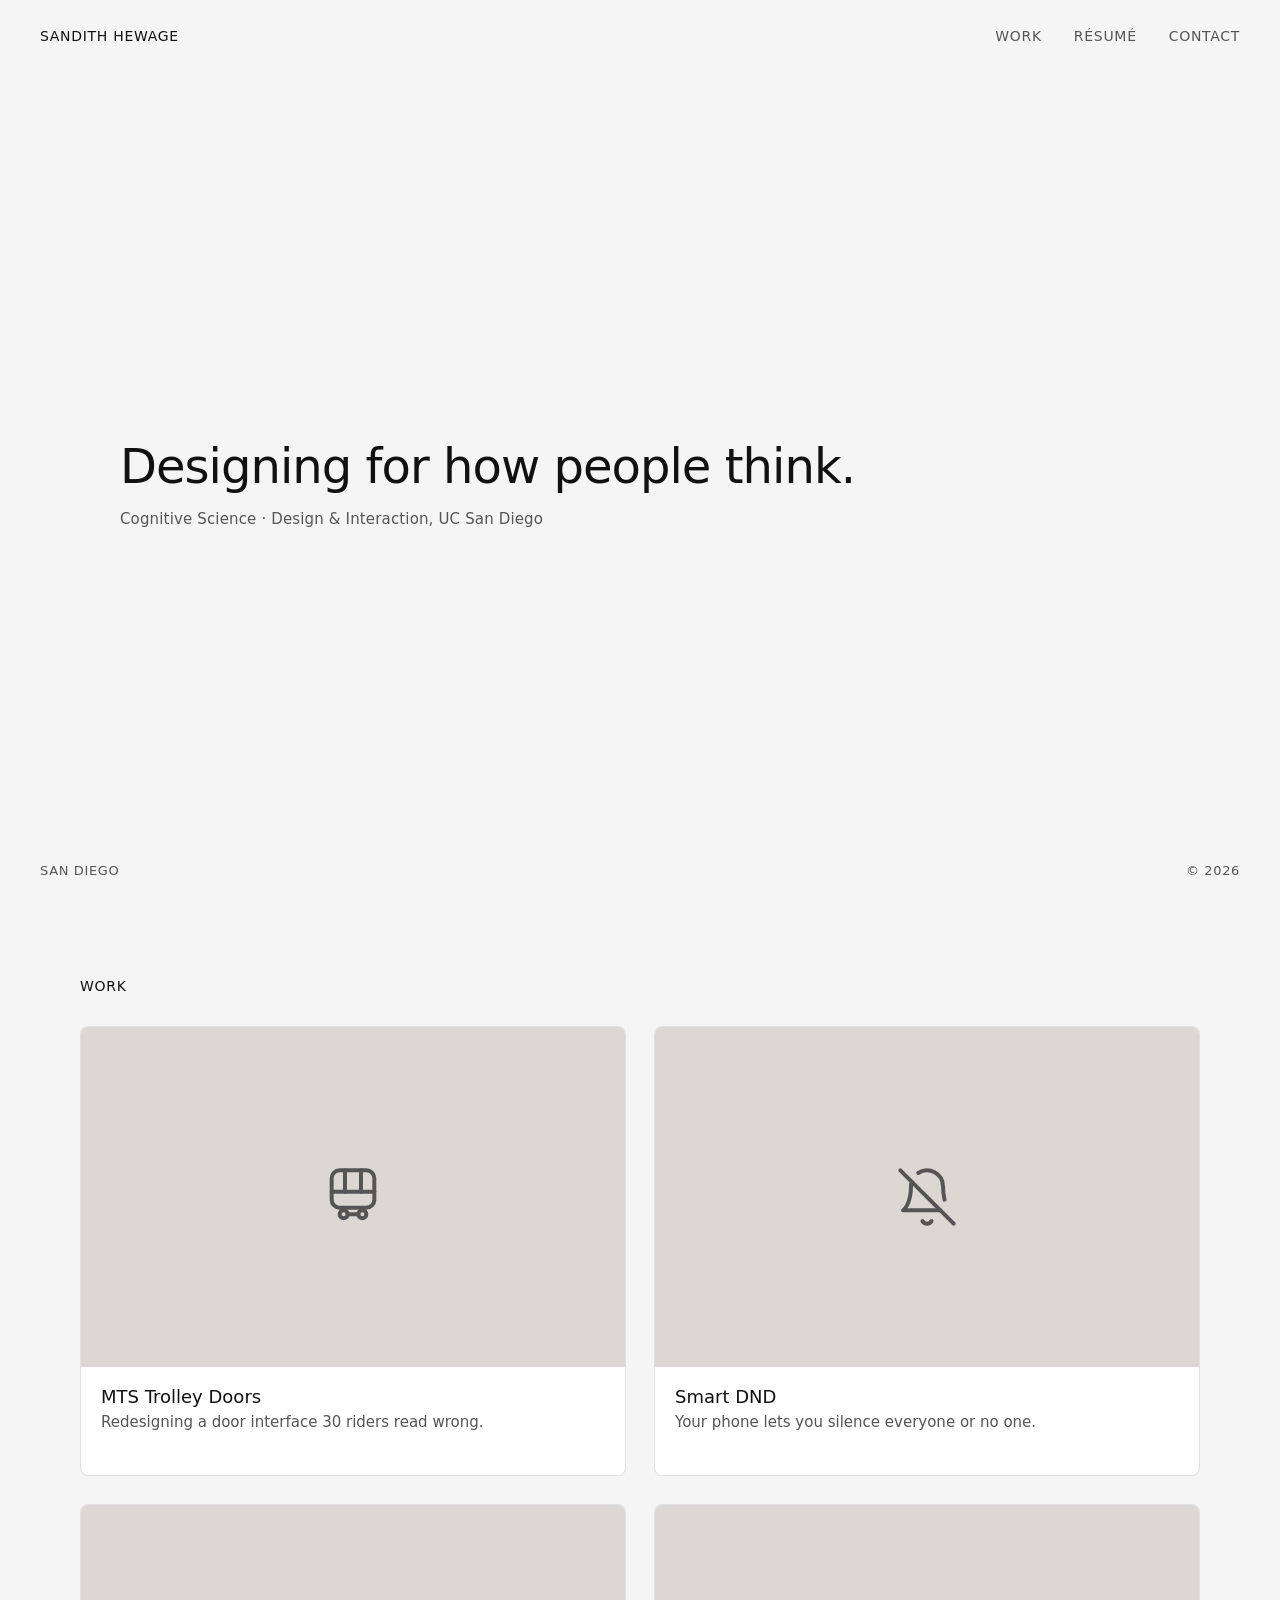
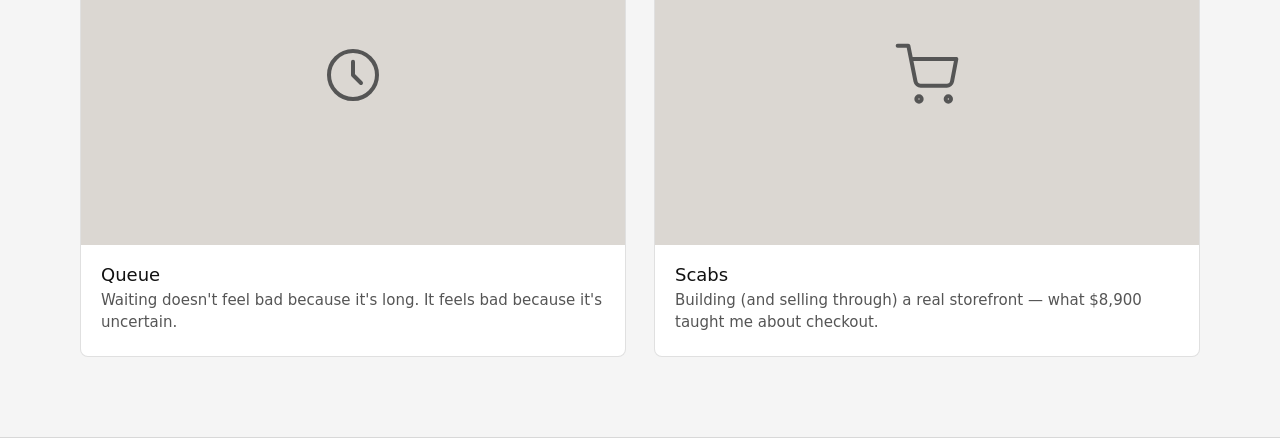
==== index.html @ a4204184 "Initial portfolio site Static HTML/CSS portfolio for Sandith Hewage with four case study pages (MTS " ====
<!DOCTYPE html>
<html lang="en">
<head>
  <meta charset="UTF-8">
  <meta name="viewport" content="width=device-width, initial-scale=1.0">
  <title>Sandith Hewage</title>
  <link rel="icon" type="image/svg+xml" href="favicon.svg">
  <link rel="stylesheet" href="style.css">
  <script>if ('scrollRestoration' in history) history.scrollRestoration = 'manual';</script>
</head>
<body>
<script>window.scrollTo(0, 0);</script>

  <header class="header">
    <a href="index.html" class="wordmark">Sandith Hewage</a>

    <nav class="nav" aria-label="Main navigation">
      <a href="#work" class="nav-link">Work</a>
      <a href="resume.pdf" target="_blank" rel="noopener" class="nav-link">Résumé</a>
      <button class="nav-link contact-trigger" type="button">Contact</button>
    </nav>

    <button class="hamburger" aria-label="Menu" aria-expanded="false">
      <svg class="icon-menu" width="20" height="20" viewBox="0 0 20 20" fill="none" aria-hidden="true">
        <rect x="0" y="3" width="20" height="2" rx="1" fill="currentColor"/>
        <rect x="0" y="9" width="20" height="2" rx="1" fill="currentColor"/>
        <rect x="0" y="15" width="20" height="2" rx="1" fill="currentColor"/>
      </svg>
      <svg class="icon-close" width="20" height="20" viewBox="0 0 20 20" fill="none" aria-hidden="true">
        <line x1="3" y1="3" x2="17" y2="17" stroke="currentColor" stroke-width="2" stroke-linecap="round"/>
        <line x1="17" y1="3" x2="3" y2="17" stroke="currentColor" stroke-width="2" stroke-linecap="round"/>
      </svg>
    </button>
  </header>

  <nav class="mobile-menu" aria-label="Mobile navigation">
    <a href="#work" class="mobile-menu-link">Work</a>
    <a href="resume.pdf" target="_blank" rel="noopener" class="mobile-menu-link">Résumé</a>
    <button class="mobile-menu-link contact-trigger" type="button">Contact</button>
  </nav>

  <div class="contact-modal" id="contact-modal" role="dialog" aria-modal="true" aria-label="Contact">
    <div class="contact-modal-backdrop"></div>
    <div class="contact-modal-panel">
      <button class="contact-modal-close" aria-label="Close">
        <svg width="16" height="16" viewBox="0 0 16 16" fill="none" aria-hidden="true">
          <line x1="2" y1="2" x2="14" y2="14" stroke="currentColor" stroke-width="1.5" stroke-linecap="round"/>
          <line x1="14" y1="2" x2="2" y2="14" stroke="currentColor" stroke-width="1.5" stroke-linecap="round"/>
        </svg>
      </button>
      <p class="contact-modal-label">Contact</p>
      <div class="contact-modal-links">
        <a href="mailto:sandithxyz@gmail.com" class="contact-modal-link">sandithxyz@gmail.com</a>
        <a href="https://linkedin.com/in/sandithhewage" target="_blank" rel="noopener" class="contact-modal-link">linkedin.com/in/sandithhewage</a>
      </div>
    </div>
  </div>

  <main>

    <section class="hero">

      <div class="container hero-inner">
        <div class="hero-content">
          <h1>Designing for how people think.</h1>
          <p>Cognitive Science · Design &amp; Interaction, UC San Diego</p>
        </div>
      </div>

      <div class="hero-detail">
        <span>San Diego</span>
        <span>© 2026</span>
      </div>

    </section>

    <section class="work" id="work" aria-labelledby="work-heading">
      <div class="container">

        <p class="work-label" id="work-heading">Work</p>

        <div class="grid">

          <a class="card" href="mts.html" aria-label="MTS Trolley Doors">
            <div class="card-image">
              <svg class="card-icon" viewBox="0 0 24 24" fill="none" stroke="currentColor" stroke-width="1.5" stroke-linecap="round" stroke-linejoin="round" aria-hidden="true">
                <rect x="4" y="2" width="16" height="14" rx="3"/>
                <line x1="4" y1="10" x2="20" y2="10"/>
                <line x1="9" y1="2" x2="9" y2="10"/>
                <line x1="15" y1="2" x2="15" y2="10"/>
                <circle cx="8.5" cy="18.5" r="1.5"/>
                <circle cx="15.5" cy="18.5" r="1.5"/>
                <line x1="8.5" y1="16" x2="8.5" y2="17"/>
                <line x1="15.5" y1="16" x2="15.5" y2="17"/>
                <line x1="10" y1="18.5" x2="14" y2="18.5"/>
              </svg>
            </div>
            <div class="card-content">
              <p class="card-title">MTS Trolley Doors</p>
              <p class="card-hook">Redesigning a door interface 30 riders read wrong.</p>
            </div>
          </a>

          <a class="card" href="smart-dnd.html" aria-label="Smart DND">
            <div class="card-image">
              <svg class="card-icon" viewBox="0 0 24 24" fill="none" stroke="currentColor" stroke-width="1.5" stroke-linecap="round" stroke-linejoin="round" aria-hidden="true">
                <path d="M8.7 3A6 6 0 0 1 18 8a21.3 21.3 0 0 0 .6 5"/>
                <path d="M17 17H3s3-2 3-9a4.67 4.67 0 0 1 .3-1.7"/>
                <path d="M10.3 21a1.94 1.94 0 0 0 3.4 0"/>
                <line x1="2" y1="2" x2="22" y2="22"/>
              </svg>
            </div>
            <div class="card-content">
              <p class="card-title">Smart DND</p>
              <p class="card-hook">Your phone lets you silence everyone or no one.</p>
            </div>
          </a>

          <a class="card" href="queue.html" aria-label="Queue">
            <div class="card-image">
              <!-- Clock icon — decorative -->
              <svg class="card-icon" viewBox="0 0 24 24" fill="none" stroke="currentColor" stroke-width="1.5" stroke-linecap="round" stroke-linejoin="round" aria-hidden="true">
                <circle cx="12" cy="12" r="9"/>
                <polyline points="12 7 12 12 15 15"/>
              </svg>
            </div>
            <div class="card-content">
              <p class="card-title">Queue</p>
              <p class="card-hook">Waiting doesn't feel bad because it's long. It feels bad because it's uncertain.</p>
            </div>
          </a>

          <a class="card" href="scabs.html" aria-label="Scabs">
            <div class="card-image">
              <svg class="card-icon" viewBox="0 0 24 24" fill="none" stroke="currentColor" stroke-width="1.5" stroke-linecap="round" stroke-linejoin="round" aria-hidden="true">
                <circle cx="9" cy="21" r="1"/>
                <circle cx="20" cy="21" r="1"/>
                <path d="M1 1h4l2.68 13.39a2 2 0 0 0 2 1.61h9.72a2 2 0 0 0 2-1.61L23 6H6"/>
              </svg>
            </div>
            <div class="card-content">
              <p class="card-title">Scabs</p>
              <p class="card-hook">Building (and selling through) a real storefront — what $8,900 taught me about checkout.</p>
            </div>
          </a>

        </div>
      </div>
    </section>

  </main>

  <script>
    // Hamburger
    const hamburger = document.querySelector('.hamburger');
    const mobileMenu = document.querySelector('.mobile-menu');

    hamburger.addEventListener('click', () => {
      const isOpen = hamburger.classList.toggle('is-open');
      mobileMenu.classList.toggle('is-open');
      hamburger.setAttribute('aria-expanded', isOpen);
      hamburger.setAttribute('aria-label', isOpen ? 'Close menu' : 'Menu');
    });

    mobileMenu.querySelectorAll('a').forEach(link => {
      link.addEventListener('click', () => {
        hamburger.classList.remove('is-open');
        mobileMenu.classList.remove('is-open');
        hamburger.setAttribute('aria-expanded', 'false');
        hamburger.setAttribute('aria-label', 'Menu');
      });
    });

    // Contact modal
    const contactModal = document.getElementById('contact-modal');

    function openContact() {
      hamburger.classList.remove('is-open');
      mobileMenu.classList.remove('is-open');
      hamburger.setAttribute('aria-expanded', 'false');
      hamburger.setAttribute('aria-label', 'Menu');
      contactModal.classList.add('is-open');
    }

    function closeContact() {
      contactModal.classList.remove('is-open');
    }

    document.querySelectorAll('.contact-trigger').forEach(el => {
      el.addEventListener('click', openContact);
    });

    contactModal.querySelector('.contact-modal-close').addEventListener('click', closeContact);
    contactModal.querySelector('.contact-modal-backdrop').addEventListener('click', closeContact);

    document.addEventListener('keydown', e => {
      if (e.key === 'Escape') closeContact();
    });
  </script>
</body>
</html>
---- style.css ----
/* ==========================================================================
   SMOOTH SCROLL — CSS only, reduced-motion safe
   ========================================================================== */

@media (prefers-reduced-motion: no-preference) {
  html { scroll-behavior: smooth; }
}

/* ==========================================================================
   FONTS — place Inter-Variable.woff2 in fonts/ to activate the fallback.
   Helvetica Neue renders natively on macOS without a font load.
   ========================================================================== */

@font-face {
  font-family: "Inter";
  src: url("fonts/Inter-Variable.woff2") format("woff2");
  font-weight: 100 900;
  font-style: normal;
  font-display: swap;
}

/* ==========================================================================
   TOKENS
   ========================================================================== */

:root {
  --paper: #F5F5F5;
  --dust:  #DBD7D2;
  --smoke: #555555;
  --onyx:  #111111;
  --border:       rgba(85, 85, 85, 0.18);
  --border-hover: rgba(85, 85, 85, 0.30);
}

/* ==========================================================================
   RESET
   ========================================================================== */

*, *::before, *::after {
  box-sizing: border-box;
  margin: 0;
  padding: 0;
}

/* ==========================================================================
   BASE
   ========================================================================== */

body {
  font-family: "Helvetica Neue", "Inter", system-ui, -apple-system, sans-serif;
  background: var(--paper);
  color: var(--onyx);
  -webkit-font-smoothing: antialiased;
  -moz-osx-font-smoothing: grayscale;
}

/* ==========================================================================
   CONTAINER — constrains the headline and work grid; not used by header
   or hero-detail
   ========================================================================== */

.container {
  max-width: 1200px;
  margin: 0 auto;
  padding: 0 24px;
}

/* ==========================================================================
   HEADER — full viewport width, no inner container
   Wordmark at left edge, nav at right edge, both 24px from viewport.
   ========================================================================== */

.header {
  display: flex;
  justify-content: space-between;
  align-items: center;
  padding: 20px 24px;
}

.wordmark {
  font-size: 13px;
  font-weight: 500;
  color: var(--onyx);
  letter-spacing: 0.05em;
  text-transform: uppercase;
  line-height: 1;
}

/* Nav — hidden on mobile, shown at 768px */
.nav {
  display: none;
  align-items: center;
  gap: 32px;
  list-style: none;
}

.nav-link {
  font-size: 13px;
  font-weight: 400;
  color: var(--smoke);
  letter-spacing: 0.05em;
  text-transform: uppercase;
  text-decoration: none;
  transition: color 150ms ease-out;
}

.nav-link:hover {
  color: var(--onyx);
}

.nav-link:focus-visible {
  outline: 2px solid var(--onyx);
  outline-offset: 2px;
  border-radius: 2px;
}

/* Hamburger — visible on mobile, hidden at 768px */
.hamburger {
  position: relative;
  display: flex;
  align-items: center;
  justify-content: center;
  background: none;
  border: none;
  padding: 4px;
  width: 28px;
  height: 28px;
  color: var(--smoke);
  cursor: pointer;
  transition: color 150ms ease-out;
}

.hamburger:hover {
  color: var(--onyx);
}

/* Animated hamburger ↔ X crossfade */
.hamburger svg {
  position: absolute;
  transition: opacity 200ms ease-out, transform 200ms ease-out;
}

.hamburger .icon-menu {
  opacity: 1;
  transform: rotate(0deg);
}

.hamburger .icon-close {
  opacity: 0;
  transform: rotate(-45deg);
}

.hamburger.is-open .icon-menu {
  opacity: 0;
  transform: rotate(45deg);
}

.hamburger.is-open .icon-close {
  opacity: 1;
  transform: rotate(0deg);
}

/* Mobile dropdown — floats over content, right-aligned */
.mobile-menu {
  position: fixed;
  top: 58px;
  right: 24px;
  z-index: 200;
  display: flex;
  flex-direction: column;
  min-width: 160px;
  background: var(--paper);
  border: 0.5px solid var(--border);
  border-radius: 8px;
  overflow: hidden;
  box-shadow: 0 8px 24px rgba(0, 0, 0, 0.10);
  visibility: hidden;
  opacity: 0;
  transform: translateY(-6px);
  transition: opacity 200ms ease-out, transform 200ms ease-out, visibility 200ms;
  pointer-events: none;
}

.mobile-menu.is-open {
  visibility: visible;
  opacity: 1;
  transform: translateY(0);
  pointer-events: auto;
}

.mobile-menu-link {
  display: block;
  padding: 14px 20px;
  font-size: 13px;
  font-weight: 400;
  color: var(--smoke);
  letter-spacing: 0.05em;
  text-transform: uppercase;
  text-decoration: none;
  border-bottom: 0.5px solid var(--border);
  transition: color 150ms ease-out;
}

.mobile-menu-link:last-child {
  border-bottom: none;
}

.mobile-menu-link:hover,
.mobile-menu-link:focus-visible {
  color: var(--onyx);
}

@media (min-width: 768px) {
  .mobile-menu {
    visibility: hidden !important;
    pointer-events: none !important;
  }
}

.hamburger:focus-visible {
  outline: 2px solid var(--onyx);
  outline-offset: 2px;
  border-radius: 2px;
}

/* ==========================================================================
   HERO — full-viewport-height section
   .hero-inner (constrained container) holds the headline.
   .hero-detail lives outside the container, anchored to the hero corners.
   ========================================================================== */

.hero {
  position: relative;
}

.hero-inner {
  min-height: calc(100vh - 58px); /* full viewport minus header height */
  display: flex;
  flex-direction: column;
  padding-left: 0;
  padding-right: 0;
}

.hero-content {
  flex: 1;
  display: flex;
  flex-direction: column;
  justify-content: center;
  max-width: 720px;
  padding: 0 24px;
}

.hero-content h1 {
  font-size: clamp(18px, 5.3vw, 30px);
  line-height: 1.12;
  font-weight: 500;
  color: var(--onyx);
  letter-spacing: -0.02em;
  margin: 0 0 12px;
  white-space: nowrap;
}

.hero-content p {
  font-size: 13px;
  color: var(--smoke);
  letter-spacing: 0.01em;
  line-height: 1.45;
  margin: 0;
}

/* SAN DIEGO / © 2026 — anchored to hero corners, outside the container */
.hero-detail {
  position: absolute;
  bottom: 20px;
  left: 24px;
  right: 24px;
  display: flex;
  justify-content: space-between;
  align-items: center;
  font-size: 12px;
  font-weight: 400;
  color: var(--smoke);
  letter-spacing: 0.05em;
  text-transform: uppercase;
}

/* ==========================================================================
   WORK SECTION — mobile-first
   ========================================================================== */

.work {
  padding-top: 56px;
  padding-bottom: 56px;
  border-bottom: 0.5px solid var(--border);
  scroll-margin-top: -28px;
}

.work-label {
  font-size: 13px;
  font-weight: 500;
  color: var(--onyx);
  letter-spacing: 0.05em;
  text-transform: uppercase;
  margin-bottom: 32px;
}

/* ==========================================================================
   PROJECT GRID — mobile-first (single column)
   ========================================================================== */

.grid {
  display: grid;
  grid-template-columns: 1fr;
  gap: 14px;
}

/* ==========================================================================
   CARD — mobile-first
   ========================================================================== */

.card {
  display: block;
  background: #FFFFFF;
  border: 0.5px solid var(--border);
  border-radius: 8px;
  overflow: hidden;
  cursor: pointer;
  color: inherit;
  text-decoration: none;
  transition: background-color 200ms ease-out, border-color 200ms ease-out, transform 200ms ease-out, box-shadow 200ms ease-out;
}

.card:focus-visible {
  outline: 2px solid var(--onyx);
  outline-offset: 2px;
}

.card:hover {
  background: var(--dust);
  border-color: var(--border-hover);
  transform: translateY(-4px);
  box-shadow: 0 12px 32px rgba(0, 0, 0, 0.09);
}

.card-image {
  height: 200px;
  background: var(--dust);
  display: flex;
  align-items: center;
  justify-content: center;
  color: var(--smoke);
}

.card-icon {
  width: 56px;
  height: 56px;
  flex-shrink: 0;
}

.card-content {
  padding: 14px 16px 18px;
  min-height: 92px;
}

.card-title {
  font-size: 16px;
  font-weight: 500;
  color: var(--onyx);
  margin-bottom: 4px;
  line-height: 1.3;
}

.card-hook {
  font-size: 14px;
  color: var(--smoke);
  line-height: 1.45;
  margin: 0;
}

.card-hook em {
  font-style: italic;
}

/* ==========================================================================
   DESKTOP ≥ 768px
   ========================================================================== */

@media (min-width: 768px) {

  /* Container */
  .container {
    padding: 0 40px;
  }

  /* Header — 40px from each viewport edge */
  .header {
    padding: 28px 40px;
  }

  .wordmark {
    font-size: 14px;
  }

  .nav {
    display: flex;
  }

  .hamburger {
    display: none;
  }

  .nav-link {
    font-size: 14px;
  }

  /* Hero */
  .hero-inner {
    min-height: calc(100vh - 74px); /* full viewport minus desktop header height */
  }

  .hero-content {
    padding: 0 40px;
  }

  .hero-content h1 {
    font-size: 48px;
    line-height: 1.1;
    margin: 0 0 16px;
    white-space: nowrap; /* keep headline on one line */
  }

  .hero-content p {
    font-size: 15px;
  }

  /* Hero-detail — 40px from each viewport edge */
  .hero-detail {
    left: 40px;
    right: 40px;
    font-size: 13px;
  }

  /* Work */
  .work {
    padding-top: 80px;
    padding-bottom: 80px;
  }

  .work-label {
    font-size: 14px;
  }

  /* Grid */
  .grid {
    grid-template-columns: 1fr 1fr;
    gap: 28px;
  }

  /* Card */
  .card-image {
    height: 340px;
  }

  .card-icon {
    width: 64px;
    height: 64px;
  }

  .card-content {
    padding: 18px 20px 22px;
    min-height: 108px;
  }

  .card-title {
    font-size: 18px;
  }

  .card-hook {
    font-size: 15px;
  }

}

/* ==========================================================================
   WORDMARK AS LINK (case study pages)
   ========================================================================== */

a.wordmark {
  text-decoration: none;
  transition: color 150ms ease-out;
}

/* nav-link and mobile-menu-link can be buttons — strip browser defaults */
button.nav-link,
button.mobile-menu-link {
  background: none;
  border: none;
  cursor: pointer;
  font-family: inherit;
  text-align: left;
  width: 100%;
}

button.nav-link {
  padding: 0;
}

a.wordmark:hover {
  color: var(--smoke);
}

/* ==========================================================================
   CASE STUDY PAGES
   ========================================================================== */

/* Prev / next case study navigation */
.case-nav {
  display: flex;
  justify-content: space-between;
  align-items: center;
  padding: 40px 0 56px;
}

.case-nav-link {
  display: inline-flex;
  align-items: center;
  gap: 8px;
  font-size: 12px;
  font-weight: 400;
  color: var(--smoke);
  letter-spacing: 0.05em;
  text-transform: uppercase;
  text-decoration: none;
  transition: color 150ms ease-out, gap 150ms ease-out;
}

.case-nav-link:hover {
  color: var(--onyx);
  gap: 12px;
}

.case-nav-link:focus-visible {
  outline: 2px solid var(--onyx);
  outline-offset: 2px;
  border-radius: 2px;
}

@media (min-width: 768px) {
  .case-nav-link { font-size: 13px; }
}

.case-study {
  padding-top: 0;
  padding-bottom: 100px;
}

.case-title {
  font-size: 30px;
  font-weight: 500;
  color: var(--onyx);
  letter-spacing: -0.02em;
  line-height: 1.1;
  margin-bottom: 24px;
  max-width: 680px;
}

.case-lede {
  font-size: 18px;
  color: var(--smoke);
  line-height: 1.55;
  margin-bottom: 56px;
  max-width: 680px;
}

.case-body {
  max-width: 680px;
}

.case-body p {
  font-size: 16px;
  color: var(--onyx);
  line-height: 1.75;
  margin-bottom: 24px;
}

.case-body h2 {
  font-size: 18px;
  font-weight: 500;
  color: var(--onyx);
  letter-spacing: -0.01em;
  margin: 48px 0 16px;
  line-height: 1.3;
}

.case-body h3 {
  font-size: 16px;
  font-weight: 500;
  color: var(--onyx);
  margin: 32px 0 12px;
  line-height: 1.3;
}

.case-body ul {
  margin: 0 0 24px 0;
  padding-left: 0;
  list-style: none;
}

.case-body li {
  font-size: 16px;
  color: var(--onyx);
  line-height: 1.75;
  margin-bottom: 16px;
  padding-left: 20px;
  position: relative;
}

.case-body li::before {
  content: "—";
  position: absolute;
  left: 0;
  color: var(--smoke);
}

.case-body strong {
  font-weight: 500;
  color: var(--onyx);
}

/* Footer on case study pages — full-width, pinned at bottom */
.case-footer {
  display: flex;
  justify-content: space-between;
  align-items: center;
  padding: 20px 24px;
  border-top: 0.5px solid var(--border);
  font-size: 12px;
  font-weight: 400;
  color: var(--smoke);
  letter-spacing: 0.05em;
  text-transform: uppercase;
  margin-top: 80px;
}

@media (min-width: 768px) {
  .case-title {
    font-size: 48px;
    margin-bottom: 28px;
  }

  .case-lede {
    font-size: 20px;
    margin-bottom: 64px;
  }

  .case-body p,
  .case-body li {
    font-size: 17px;
  }

  .case-body h2 {
    font-size: 22px;
    margin-top: 56px;
  }

  .case-body h3 {
    font-size: 17px;
    margin-top: 40px;
  }

  .case-footer {
    padding: 20px 40px;
    font-size: 13px;
  }
}

/* ==========================================================================
   CONTACT MODAL
   ========================================================================== */

.contact-modal {
  position: fixed;
  inset: 0;
  z-index: 300;
  display: flex;
  align-items: center;
  justify-content: center;
  visibility: hidden;
  pointer-events: none;
}

.contact-modal.is-open {
  visibility: visible;
  pointer-events: auto;
}

.contact-modal-backdrop {
  position: absolute;
  inset: 0;
  background: rgba(245, 245, 245, 0.80);
  opacity: 0;
  transition: opacity 200ms ease-out;
}

.contact-modal.is-open .contact-modal-backdrop {
  opacity: 1;
}

.contact-modal-panel {
  position: relative;
  background: #ffffff;
  border: 0.5px solid var(--border);
  border-radius: 8px;
  padding: 28px 28px 24px;
  width: 300px;
  opacity: 0;
  transform: translateY(6px);
  transition: opacity 200ms ease-out, transform 200ms ease-out;
}

.contact-modal.is-open .contact-modal-panel {
  opacity: 1;
  transform: translateY(0);
}

.contact-modal-label {
  font-size: 12px;
  font-weight: 500;
  color: var(--smoke);
  letter-spacing: 0.05em;
  text-transform: uppercase;
  margin-bottom: 16px;
}

.contact-modal-links {
  display: flex;
  flex-direction: column;
  gap: 0;
}

.contact-modal-link {
  display: block;
  padding: 12px 0;
  font-size: 14px;
  font-weight: 400;
  color: var(--onyx);
  text-decoration: none;
  border-bottom: 0.5px solid var(--border);
  transition: color 150ms ease-out;
}

.contact-modal-link:last-child {
  border-bottom: none;
  padding-bottom: 0;
}

.contact-modal-link:hover {
  color: var(--smoke);
}

.contact-modal-close {
  position: absolute;
  top: 12px;
  right: 12px;
  display: flex;
  align-items: center;
  justify-content: center;
  background: none;
  border: none;
  padding: 6px;
  color: var(--smoke);
  cursor: pointer;
  transition: color 150ms ease-out;
}

.contact-modal-close:hover {
  color: var(--onyx);
}

/* ==========================================================================
   REDUCED MOTION — disable transitions and smooth scroll
   ========================================================================== */

@media (prefers-reduced-motion: reduce) {
  .card,
  .nav-link,
  .case-nav-link,
  .hamburger,
  a.wordmark {
    transition: none;
  }

  .card:hover {
    transform: none;
    box-shadow: none;
  }
}
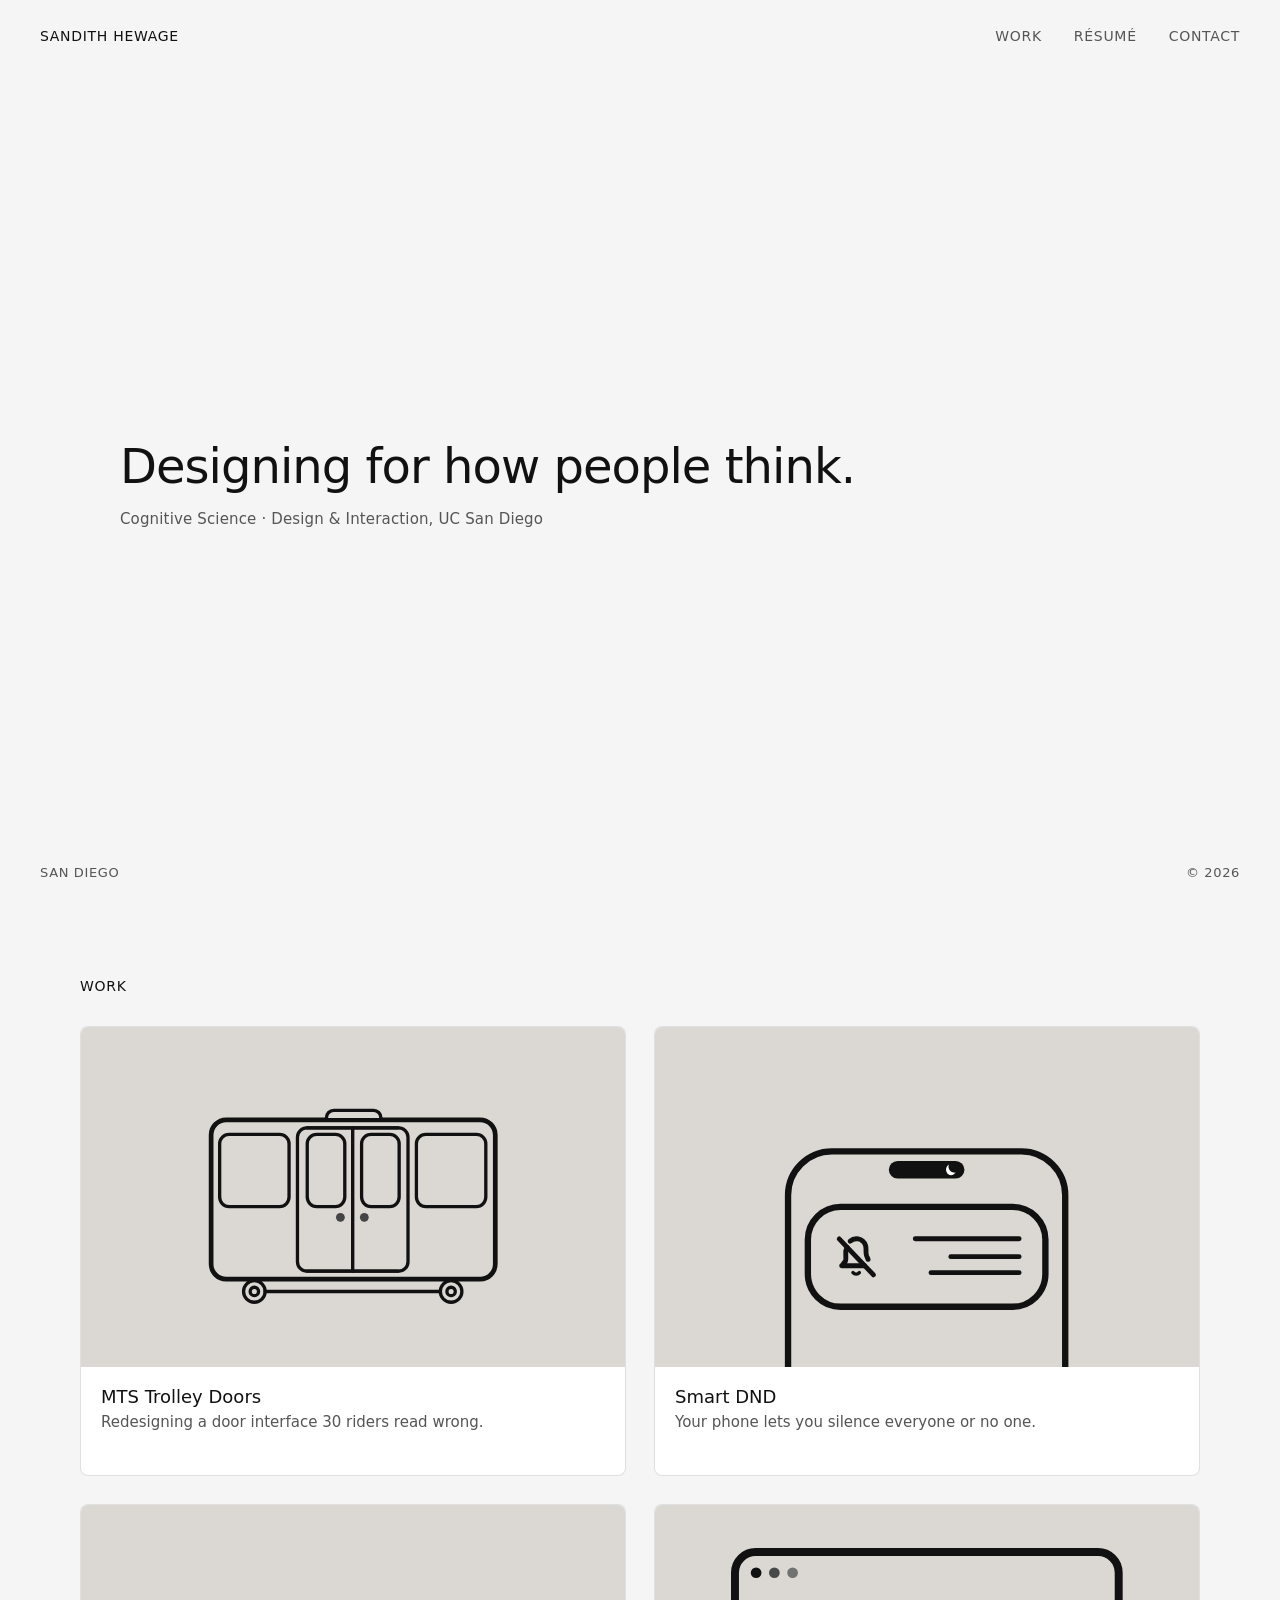
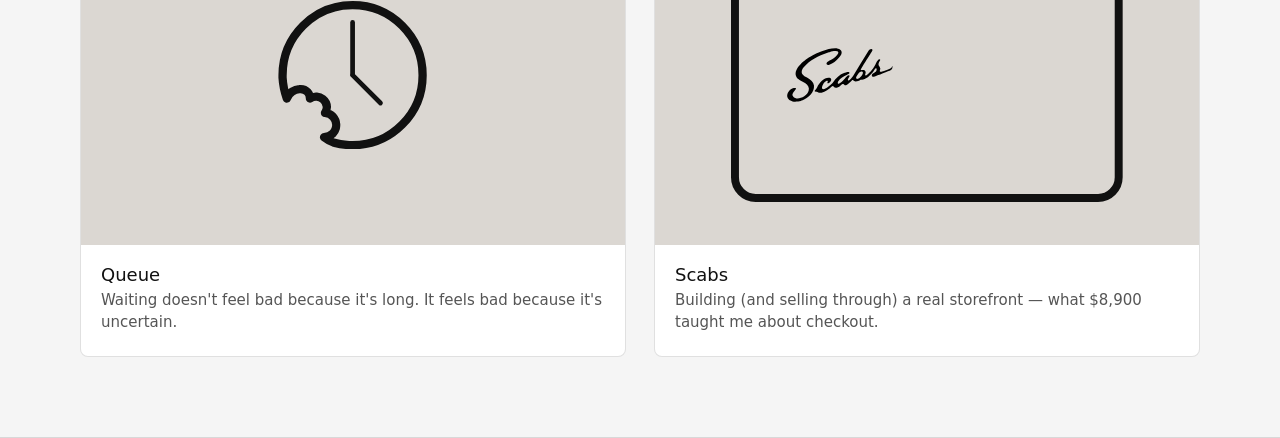
==== commit 198f893e: "Pre-launch polish: SEO, accessibility, and animated SVG card icons - Inline SVG illustrations on hom" ====
--- a/index.html
+++ b/index.html
@@ -4,12 +4,36 @@
   <meta charset="UTF-8">
   <meta name="viewport" content="width=device-width, initial-scale=1.0">
   <title>Sandith Hewage</title>
+  <meta name="description" content="Sandith Hewage — Cognitive Science · Design &amp; Interaction student at UC San Diego. Portfolio of UX case studies.">
+  <link rel="canonical" href="https://sandith.com/">
+  <meta property="og:type" content="website">
+  <meta property="og:url" content="https://sandith.com/">
+  <meta property="og:title" content="Sandith Hewage">
+  <meta property="og:description" content="Sandith Hewage — Cognitive Science · Design &amp; Interaction student at UC San Diego. Portfolio of UX case studies.">
+  <meta property="og:image" content="https://sandith.com/og.png">
   <link rel="icon" type="image/svg+xml" href="favicon.svg">
   <link rel="stylesheet" href="style.css">
+  <script type="application/ld+json">
+  {
+    "@context": "https://schema.org",
+    "@type": "Person",
+    "name": "Sandith Hewage",
+    "jobTitle": "UX Designer",
+    "affiliation": {
+      "@type": "CollegeOrUniversity",
+      "name": "UC San Diego"
+    },
+    "sameAs": [
+      "https://linkedin.com/in/sandithhewage"
+    ]
+  }
+  </script>
   <script>if ('scrollRestoration' in history) history.scrollRestoration = 'manual';</script>
 </head>
-<body>
+<body class="page-home">
 <script>window.scrollTo(0, 0);</script>
+
+  <a class="skip-link" href="#work">Skip to work</a>
 
   <header class="header">
     <a href="index.html" class="wordmark">Sandith Hewage</a>
@@ -42,16 +66,23 @@
   <div class="contact-modal" id="contact-modal" role="dialog" aria-modal="true" aria-label="Contact">
     <div class="contact-modal-backdrop"></div>
     <div class="contact-modal-panel">
-      <button class="contact-modal-close" aria-label="Close">
-        <svg width="16" height="16" viewBox="0 0 16 16" fill="none" aria-hidden="true">
-          <line x1="2" y1="2" x2="14" y2="14" stroke="currentColor" stroke-width="1.5" stroke-linecap="round"/>
-          <line x1="14" y1="2" x2="2" y2="14" stroke="currentColor" stroke-width="1.5" stroke-linecap="round"/>
-        </svg>
-      </button>
-      <p class="contact-modal-label">Contact</p>
+
       <div class="contact-modal-links">
-        <a href="mailto:sandithxyz@gmail.com" class="contact-modal-link">sandithxyz@gmail.com</a>
-        <a href="https://linkedin.com/in/sandithhewage" target="_blank" rel="noopener" class="contact-modal-link">linkedin.com/in/sandithhewage</a>
+        <a href="mailto:sandithxyz@gmail.com" class="contact-modal-link">
+          sandithxyz@gmail.com
+          <svg width="14" height="14" viewBox="0 0 16 16" fill="none" aria-hidden="true">
+            <rect x="1" y="3" width="14" height="10" rx="1.5" stroke="currentColor" stroke-width="1.25"/>
+            <path d="M1 6l7 4.5 7-4.5" stroke="currentColor" stroke-width="1.25" stroke-linecap="round" stroke-linejoin="round"/>
+          </svg>
+        </a>
+        <a href="https://linkedin.com/in/sandithhewage" target="_blank" rel="noopener" class="contact-modal-link">
+          linkedin.com/in/sandithhewage
+          <svg width="14" height="14" viewBox="0 0 24 24" fill="currentColor" aria-hidden="true">
+            <path d="M16 8a6 6 0 0 1 6 6v7h-4v-7a2 2 0 0 0-2-2 2 2 0 0 0-2 2v7h-4v-7a6 6 0 0 1 6-6z"/>
+            <rect x="2" y="9" width="4" height="12"/>
+            <circle cx="4" cy="4" r="2"/>
+          </svg>
+        </a>
       </div>
     </div>
   </div>
@@ -82,17 +113,71 @@
         <div class="grid">
 
           <a class="card" href="mts.html" aria-label="MTS Trolley Doors">
-            <div class="card-image">
-              <svg class="card-icon" viewBox="0 0 24 24" fill="none" stroke="currentColor" stroke-width="1.5" stroke-linecap="round" stroke-linejoin="round" aria-hidden="true">
-                <rect x="4" y="2" width="16" height="14" rx="3"/>
-                <line x1="4" y1="10" x2="20" y2="10"/>
-                <line x1="9" y1="2" x2="9" y2="10"/>
-                <line x1="15" y1="2" x2="15" y2="10"/>
-                <circle cx="8.5" cy="18.5" r="1.5"/>
-                <circle cx="15.5" cy="18.5" r="1.5"/>
-                <line x1="8.5" y1="16" x2="8.5" y2="17"/>
-                <line x1="15.5" y1="16" x2="15.5" y2="17"/>
-                <line x1="10" y1="18.5" x2="14" y2="18.5"/>
+            <div class="card-image card-image--asset">
+              <svg id="svg-mts" class="card-asset card-asset--mts" xmlns="http://www.w3.org/2000/svg" viewBox="0 0 689.759 626.92" aria-hidden="true">
+                <defs>
+                  <style>
+                    #svg-mts .cls-1 { fill: #f2f2f2; }
+                    #svg-mts .cls-1, #svg-mts .cls-2, #svg-mts .cls-3, #svg-mts .cls-4, #svg-mts .cls-5 { stroke: #111; stroke-linecap: round; }
+                    #svg-mts .cls-1, #svg-mts .cls-2, #svg-mts .cls-3, #svg-mts .cls-5 { stroke-miterlimit: 10; }
+                    #svg-mts .cls-1, #svg-mts .cls-3, #svg-mts .cls-4, #svg-mts .cls-5 { stroke-width: 7px; }
+                    #svg-mts .cls-6 { fill: #444; }
+                    #svg-mts .cls-2 { stroke-width: 10px; }
+                    #svg-mts .cls-2, #svg-mts .cls-3, #svg-mts .cls-4 { fill: #dbd8d4; }
+                    #svg-mts .cls-4 { stroke-linejoin: round; }
+                    #svg-mts .cls-5 { fill: none; }
+                    #svg-mts .seat-back { fill: #c8c8c8; stroke: #111; stroke-width: 5px; }
+                    #svg-mts .seat-cushion { fill: #b8b8b8; stroke: #111; stroke-width: 5px; }
+                    @keyframes doorOpenLeftLoop {
+                      0% { transform: translateX(0); }
+                      25% { transform: translateX(-77.46px); }
+                      75% { transform: translateX(-77.46px); }
+                      100% { transform: translateX(0); }
+                    }
+                    @keyframes doorOpenRightLoop {
+                      0% { transform: translateX(0); }
+                      25% { transform: translateX(77.46px); }
+                      75% { transform: translateX(77.46px); }
+                      100% { transform: translateX(0); }
+                    }
+                    @keyframes wheelSpin {
+                      0% { transform: rotate(0deg); }
+                      100% { transform: rotate(360deg); }
+                    }
+                    .door-left { animation: doorOpenLeftLoop 4s ease-in-out infinite; }
+                    .door-right { animation: doorOpenRightLoop 4s ease-in-out infinite; }
+                    .wheel { animation: wheelSpin 2s linear infinite; }
+                    .wheel-left { transform-origin: 135.989px 512.456px; }
+                    .wheel-right { transform-origin: 551.811px 512.456px; }
+                  </style>
+                </defs>
+                <rect class="cls-2" x="44.604" y="149.586" width="600.551" height="336.886" rx="32.014" ry="32.014"/>
+                <rect class="cls-5" x="62.652" y="180.269" width="146.675" height="152.743" rx="20" ry="20"/>
+                <rect class="cls-5" x="478.473" y="180.269" width="146.675" height="152.743" rx="20" ry="20"/>
+                <g class="wheel wheel-left">
+                  <circle class="cls-3" cx="135.989" cy="512.456" r="22.801"/>
+                  <circle class="cls-5" cx="135.989" cy="512.456" r="8.883"/>
+                </g>
+                <g class="wheel wheel-right">
+                  <circle class="cls-3" cx="551.811" cy="512.456" r="22.801"/>
+                  <circle class="cls-5" cx="551.811" cy="512.456" r="8.883"/>
+                </g>
+                <line class="cls-1" x1="158.79" y1="512.456" x2="529.01" y2="512.456"/>
+                <path class="cls-4" d="M288.424,145.651v-.706c0-8.441,6.843-15.284,15.284-15.284h84.301c8.441,0,15.284,6.843,15.284,15.284v.706"/>
+                <rect class="seat-back" x="247.073" y="285" width="193.654" height="90" rx="4"/>
+                <rect class="seat-cushion" x="247.073" y="365" width="193.654" height="35" rx="3"/>
+                <g class="door-left">
+                  <path class="cls-3" d="M247.073,166.598h96.827v302.861h-96.827c-11.038,0-20-8.962-20-20V186.598c0-11.038,8.962-20,20-20Z"/>
+                  <rect class="cls-3" x="247.757" y="180.269" width="79.376" height="152.743" rx="20" ry="20"/>
+                  <circle class="cls-6" cx="317.838" cy="355.712" r="9.295"/>
+                </g>
+                <g class="door-right">
+                  <path class="cls-3" d="M343.9,166.598h96.827c11.038,0,20,8.962,20,20v262.861c0,11.038-8.962,20-20,20h-96.827V166.598h0Z"/>
+                  <rect class="cls-3" x="362.625" y="180.269" width="79.376" height="152.743" rx="20" ry="20"/>
+                  <circle class="cls-6" cx="368.344" cy="355.712" r="9.295"/>
+                </g>
+                <line class="cls-5" x1="247.073" y1="166.598" x2="440" y2="166.598"/>
+                <line class="cls-5" x1="247.073" y1="469.459" x2="440" y2="469.459"/>
               </svg>
             </div>
             <div class="card-content">
@@ -102,12 +187,44 @@
           </a>
 
           <a class="card" href="smart-dnd.html" aria-label="Smart DND">
-            <div class="card-image">
-              <svg class="card-icon" viewBox="0 0 24 24" fill="none" stroke="currentColor" stroke-width="1.5" stroke-linecap="round" stroke-linejoin="round" aria-hidden="true">
-                <path d="M8.7 3A6 6 0 0 1 18 8a21.3 21.3 0 0 0 .6 5"/>
-                <path d="M17 17H3s3-2 3-9a4.67 4.67 0 0 1 .3-1.7"/>
-                <path d="M10.3 21a1.94 1.94 0 0 0 3.4 0"/>
-                <line x1="2" y1="2" x2="22" y2="22"/>
+            <div class="card-image card-image--asset">
+              <svg id="svg-dnd" class="card-asset card-asset--dnd" xmlns="http://www.w3.org/2000/svg" viewBox="0 0 689.759 626.92" aria-hidden="true">
+                <defs>
+                  <style>
+                    #svg-dnd .cls-1 { stroke-width: 13px; }
+                    #svg-dnd .cls-1, #svg-dnd .cls-2, #svg-dnd .cls-3, #svg-dnd .cls-4, #svg-dnd .cls-5 { fill: none; stroke: #111; }
+                    #svg-dnd .cls-1, #svg-dnd .cls-4, #svg-dnd .cls-5 { stroke-miterlimit: 10; }
+                    #svg-dnd .cls-2 { stroke-width: 7px; }
+                    #svg-dnd .cls-2, #svg-dnd .cls-3 { stroke-linejoin: round; }
+                    #svg-dnd .cls-2, #svg-dnd .cls-3, #svg-dnd .cls-4, #svg-dnd .cls-5 { stroke-linecap: round; }
+                    #svg-dnd .cls-3, #svg-dnd .cls-4 { stroke-width: 10px; }
+                    #svg-dnd .cls-6 { fill: #fff; }
+                    #svg-dnd .cls-5 { stroke-width: 36px; }
+                    @keyframes slideInNotification {
+                      0% { transform: translateY(-80px) scale(0.8); opacity: 0; }
+                      8% { transform: translateY(0) scale(1); opacity: 1; }
+                      87% { transform: translateY(0) scale(1); opacity: 1; }
+                      100% { transform: translateY(0) scale(1); opacity: 0; }
+                    }
+                    .notification-group {
+                      transform-origin: 50% -50px;
+                      animation: slideInNotification 6.5s cubic-bezier(0.34, 1.87, 0.64, 1) infinite;
+                    }
+                  </style>
+                </defs>
+                <path class="cls-1" d="M61.443,604.155V221.548c0-49.589,40.2-89.789,89.789-89.789h387.295c49.589,0,89.789,40.2,89.789,89.789v382.607"/>
+                <line class="cls-5" x1="285.598" y1="169.386" x2="404.161" y2="169.386"/>
+                <path class="cls-6" d="M390.339,158.495c-.529.376-5.954,4.367-5.777,10.891.092,3.381,1.645,5.839,2.426,6.91.397.494,3.225,3.893,7.958,3.979,5.89.107,9.086-5.022,9.214-5.235-.463.079-6.839,1.06-11.309-3.77-3.144-3.398-4.112-8.339-2.513-12.774Z"/>
+                <g class="notification-group">
+                  <rect class="cls-1" x="101.99" y="245.092" width="485.779" height="204.368" rx="67.031" ry="67.031"/>
+                  <polyline class="cls-4" points="166.061 310.689 182.956 328.391 236.188 384.165"/>
+                  <path class="cls-3" d="M217.38,365.563h-46.297c1.614-1.182,3.397-4.321,6.458-7.61,2.667-2.866,1.901-5.341,2.099-7.085-.062-4.774-.124-9.549-.186-14.323.153-1.276.527-3.097,1.503-5.076.636-1.29,1.362-2.312,1.999-3.078"/>
+                  <path class="cls-2" d="M194.231,379.693c.299.351,2.824,3.213,6.893,3.025,3.609-.167,5.75-2.609,6.104-3.025"/>
+                  <path class="cls-3" d="M188.404,315.152c.924-.773,7.469-6.07,16.303-4.463,7.065,1.285,12.922,6.5,15.295,13.539,1.2,4.163.888,8.448.95,12.844.044,3.109-.044,4.292,1.139,8.102,1.064,2.913,1.889,4.378,2.954,7.291"/>
+                  <line class="cls-3" x1="321.64" y1="310.387" x2="533.943" y2="310.387"/>
+                  <line class="cls-3" x1="533.943" y1="379.693" x2="353.843" y2="379.693"/>
+                  <line class="cls-3" x1="533.943" y1="346.977" x2="394.36" y2="346.977"/>
+                </g>
               </svg>
             </div>
             <div class="card-content">
@@ -117,11 +234,30 @@
           </a>
 
           <a class="card" href="queue.html" aria-label="Queue">
-            <div class="card-image">
-              <!-- Clock icon — decorative -->
-              <svg class="card-icon" viewBox="0 0 24 24" fill="none" stroke="currentColor" stroke-width="1.5" stroke-linecap="round" stroke-linejoin="round" aria-hidden="true">
-                <circle cx="12" cy="12" r="9"/>
-                <polyline points="12 7 12 12 15 15"/>
+            <div class="card-image card-image--asset">
+              <svg id="svg-queue" class="card-asset card-asset--queue" xmlns="http://www.w3.org/2000/svg" viewBox="0 0 689.759 626.92" aria-hidden="true">
+                <defs>
+                  <style>
+                    #svg-queue .cls-1 { stroke-linejoin: round; stroke-width: 35px; }
+                    #svg-queue .cls-1, #svg-queue .cls-2 { fill: none; stroke: #111; }
+                    #svg-queue .cls-2 { stroke-linecap: round; stroke-miterlimit: 10; stroke-width: 20px; }
+                    @keyframes minuteHandTick {
+                      0% { transform: rotate(0deg); }
+                      100% { transform: rotate(180deg); }
+                    }
+                    .minute-hand {
+                      animation: minuteHandTick 30s steps(30, end) infinite;
+                      transform-origin: 344.879px 311.562px;
+                    }
+                  </style>
+                </defs>
+                <path class="cls-1" d="M329.899,609.05c-29.812-1.784-50.922-5.822-66.07-10.86-.031-.01-.077-.025-.09-.03-17.07-6.66-30.27-15.16-39.64-22.35,4.5-.15,23.22-1.26,37.46-16.15,2.74-2.86,9-10.06,12.15-21.24.54-1.91,7.45-28.14-10.6-48.43-13.2-14.85-30.91-16.58-34.98-16.87,2.48-3.53,8.09-12.53,8.06-24.94-.06-20.14-14.94-32.32-17.36-34.23-10.4-8.23-21.44-9.46-25.38-9.72-14.93-.97-25.65,5.67-28.93,7.88.06-3.16-.08-16.16-9.97-27.09-13.29-14.69-32.57-12.79-34.53-12.57-5.63.34-17.69,1.83-29.91,9.99-15.51,10.36-21.46,24.91-23.29,30.03-4.45-12.372-8.812-26.949-12.18-43.5-3.451-16.957-5.133-32.425-5.843-45.8l.123-9.71C48.919,150,181.419,17.5,344.879,17.5s295.96,132.5,295.96,295.96-132.5,295.96-295.96,295.96c-5.02,0-10.02-.13-14.98-.37-22.8-1.14-44.92-4.86-66.07-10.86l-.09-.03"/>
+                <g>
+                  <line class="cls-2" x1="462.715" y1="431.296" x2="344.879" y2="313.46"/>
+                </g>
+                <g class="minute-hand">
+                  <line class="cls-2" x1="344.879" y1="311.562" x2="344.879" y2="90.766"/>
+                </g>
               </svg>
             </div>
             <div class="card-content">
@@ -131,11 +267,49 @@
           </a>
 
           <a class="card" href="scabs.html" aria-label="Scabs">
-            <div class="card-image">
-              <svg class="card-icon" viewBox="0 0 24 24" fill="none" stroke="currentColor" stroke-width="1.5" stroke-linecap="round" stroke-linejoin="round" aria-hidden="true">
-                <circle cx="9" cy="21" r="1"/>
-                <circle cx="20" cy="21" r="1"/>
-                <path d="M1 1h4l2.68 13.39a2 2 0 0 0 2 1.61h9.72a2 2 0 0 0 2-1.61L23 6H6"/>
+            <div class="card-image card-image--asset">
+              <svg id="svg-scabs" class="card-asset card-asset--scabs" xmlns="http://www.w3.org/2000/svg" viewBox="0 0 689.759 626.92" aria-hidden="true">
+                <defs>
+                  <style>
+                    @keyframes drawLine1 {
+                      0% { stroke-dashoffset: 238.334; }
+                      4.5% { stroke-dashoffset: 238.334; }
+                      16.4% { stroke-dashoffset: 0; }
+                      88% { stroke-dashoffset: 0; }
+                      100% { stroke-dashoffset: 238.334; }
+                    }
+                    @keyframes drawLine2 {
+                      0% { stroke-dashoffset: 194.654; }
+                      17.9% { stroke-dashoffset: 194.654; }
+                      29.9% { stroke-dashoffset: 0; }
+                      88% { stroke-dashoffset: 0; }
+                      100% { stroke-dashoffset: 194.654; }
+                    }
+                    @keyframes drawLine3 {
+                      0% { stroke-dashoffset: 214.587; }
+                      31.3% { stroke-dashoffset: 214.587; }
+                      43.3% { stroke-dashoffset: 0; }
+                      88% { stroke-dashoffset: 0; }
+                      100% { stroke-dashoffset: 214.587; }
+                    }
+                    .animated-line1 { stroke-dasharray: 238.334; animation: drawLine1 6.7s ease-in-out infinite both; }
+                    .animated-line2 { stroke-dasharray: 194.654; animation: drawLine2 6.7s ease-in-out infinite both; }
+                    .animated-line3 { stroke-dasharray: 214.587; animation: drawLine3 6.7s ease-in-out infinite both; }
+                  </style>
+                </defs>
+                <rect x="7" y="96.941" width="675.759" height="433.037" rx="36.393" ry="36.393" fill="none" stroke="#111" stroke-linecap="round" stroke-miterlimit="10" stroke-width="14"/>
+                <circle cx="44.242" cy="133.408" r="9.419" fill="#111"/>
+                <circle cx="76.356" cy="133.408" r="9.419" fill="#494949"/>
+                <circle cx="108.47" cy="133.408" r="9.419" fill="#727272"/>
+                <g>
+                  <path d="M221.96,303.949l20.238-33.027c-9.06,14.749-18.12,29.498-27.18,44.247-1.831,2.897-3.651,4.662-5.822,6.466-1.037.918-3.756,2.549-3.396-.08.294-1.631,1.431-3.16,2.277-4.578.762-1.151,1.393-3.412-.732-3.217-2.528.231-3.921,2.612-5.75,4.568-.933,1.052-1.683,2.12-2.625,3.18-2.253,2.403-6.187,6.835-9.14,7.331-1.378.22-2.025-1.131-1.727-2.352.102-.528.302-1.027.562-1.516,3.454-5.838,9.852-8.866,15.872-12.004,1.835-.957,1.884-.962,2.11-1.081,1.633-.859,2.58-1.866,1.751-2.828-2.372-2.754-14.247,3.134-16.792,4.991-1.148.769-2.21,1.611-3.265,2.491-3.282,2.732-6.195,6.164-8.499,9.532-.418.58-.882,1.152-1.411,1.727-2.113,2.306-4.735,4.307-6.781,5.962-1.904,1.661-5.023,3.844-7.147,4.392-5.565,1.551-4.77-3.854-2.414-7.986,1.441-2.783,3.435-5.259,6.389-6.57.974-.486,2.488-.118,2.017,1.202-.233.645-.75,1.426-.769,2.13-.098,1.129.957,1.464,1.875,1.128,2.369-.866,4.006-2.983,4.592-4.849.216-.687.633-1.752-.147-3.087-.496-.85-1.418-1.541-2.423-1.756-8.024-1.662-18.364,7.847-21.808,16.721-1.627,4.192-7.773,7.495-2.137,7.732,1.835.077,1.826.193,2.651.641.919.446,1.776.965,2.806,1.164,1.491.288,2.864.44,4.343.087,6.588-1.527,13.186-6.441,17.961-11.093.662-.495,1.851-1.53,2.558-.609,2.235,5.265,8.658,2.38,12.301-.295,1.314-.97,2.999-2.631,4.401-3.171,1.266-.53,2.056.312,2.759.911,1.954,1.667,3.242,1.049,7.172-1.78,2.08-1.497,4.033-3.453,5.811-5.228.438-.397.818-.916,1.326-1.204.903-.447,1.948.965,2.698,1.558.912.72,1.958,1.028,3.034,1.112,1.531-.002,3.126-.347,4.526-.892,1.463-.626,3.039-1.446,4.462-2.251.455-.257.581-.17.888-.117,6.456,1.008,14.579-6.643,18.723-11.324,1.42-1.604,1.976-2.403,3.136-4.055,1.362-1.939,1.84-2.73,2.757-3.745,1.386-1.542,2.46-.501,2.553,1.431.051,1.067-.468,2.071-.788,2.686-.625,1.198-2.177,2.319-3.393,2.851-2.013.879-4.609,2.342-4.427,4.845.122,1.674,1.959,2.84,3.797,2.142,5.349-2.031,27.384-10.417,29.307-11.517,1.231-.704,2.242-1.607,2.863-3.115,1.015-2.465.09-5.025.058-4.88-.72,3.3-2.15,4.164-3.632,4.982-.846.467-2.222,1.061-2.784,1.281-13.055,5.121-14.386,5.304-15.283,4.084-.612-.831.234-2.416.521-3.794.153-.738.256-1.407.057-2.156-.959-3.616-4.351-4.26-2.52-9.419.769-2.167,2.998-3.971,2.345-5.63-.124-.314-.391-.62-1.143-.667-.981-.061-2.665.938-4.312,3.786-1.514,2.62-1.216,2.271-2.638,4.902-1.697,3.139-4.217,7.223-6.308,10.107-2.394,3.223-5.794,7.022-9.706,9.4-.908.568-1.598.542-2.156.177-.586-.403-.058-1.409.341-2.692.722-2.319.761-4.609-1.364-5.895-.815-.493-.844-.442-1.638-.648-1.209-.313-2.472-.142-3.713.028-.387.053-.423.06-.751.112-.423.067-.599-.063-.654-.136,0,0-.323-.287-.023-.891.709-2.07,19.487-31.851,19.487-31.851.952-1.524,1.145-2.297.984-3.041-.165-.766-.956-1.517-2.049-1.535h-.057c-2.036.094-3.239,1.123-4.773,3.45M224.649,319.601c-1.005.499-2.366.947-3.284.615-1.164-.384-1.242-2.125-.837-3.085.526-1.243,1.386-2.369,2.059-3.525.226-.4.434-.8.689-1.216,1.479-2.291,3.387-4.462,5.972-4.993l.035-.006c7.304-.773-.229,10.678-4.633,12.209h-.001Z"/>
+                </g>
+                <g>
+                  <path d="M183.64,266.428c-8.037.091-15.153,2.18-22.439,4.969-6.968,2.682-10.52,3.842-19.364,8.739-12.059,6.677-31.033,21.179-27.52,34.535,2.411,7.409,10.976,9.19,16.705,13.237,4.521,3.133,7.273,7.813,5.788,12.849-2.281,8.429-13.442,14.924-21.489,13.959-2.917-.362-6.068-2.041-6.928-4.974-.559-1.714.306-3.744,1.275-5.27,2.894-4.558,5.61-6.65,4.572-7.718-.174-.179-.352-.345-.832-.459-.859-.205-1.835-.051-2.699.115-10.163,2.205-17.106,16.196-5.962,22.116.993.596,3.047,1.271,3.5,1.398,3.168.889,7.029.511,8.736.354,2.712-.25,3.568-.506,5.7-1.072,1.281-.399,2.379-.851,3.487-1.282,9.119-3.544,21.159-13.566,19.982-25.751-.941-6.417-6.028-10.267-11.682-13.787-3.088-1.981-6.022-2.936-8.314-5.924-1.032-1.214-1.588-2.441-1.675-4.008-.037-3.221,1.547-6.162,3.578-8.579,11.133-13.306,25.805-19.967,41.756-25.626,2.134-.757,3.004-.976,4.57-1.45,5.839-1.765,18.037-3.203,13.713,3.795-2.253,3.647-6.386,7.125-10.064,9.168-3.94,2.189-11.338,5.32-9.524,8.645,1.062,1.947,3.4,1.325,4.716.955,6.52-2.17,11.959-7.056,16.695-12.415,1.351-1.528,3.801-4.658,4.542-6.633,2.444-6.675-4.452-9.644-10.789-9.887h-.036.002Z"/>
+                </g>
+                <line x1="365.448" y1="267.332" x2="603.782" y2="267.332" fill="none" stroke="#000" stroke-linecap="round" stroke-miterlimit="10" stroke-width="10" class="animated-line1"/>
+                <line x1="365.448" y1="313.321" x2="560.102" y2="313.321" fill="none" stroke="#000" stroke-linecap="round" stroke-miterlimit="10" stroke-width="10" class="animated-line2"/>
+                <line x1="365.448" y1="360.353" x2="580.035" y2="360.353" fill="none" stroke="#000" stroke-linecap="round" stroke-miterlimit="10" stroke-width="10" class="animated-line3"/>
               </svg>
             </div>
             <div class="card-content">
@@ -151,6 +325,34 @@
   </main>
 
   <script>
+    // Card reveal — desktop only, respects reduced-motion
+    if (window.innerWidth >= 768 && !window.matchMedia('(prefers-reduced-motion: reduce)').matches) {
+      const cards = Array.from(document.querySelectorAll('.card'));
+
+      cards.forEach(card => {
+        card.style.opacity = '0';
+        card.style.transform = 'translateY(28px)';
+      });
+
+      const observer = new IntersectionObserver(([entry]) => {
+        if (!entry.isIntersecting) return;
+        observer.disconnect();
+
+        cards.forEach((card, i) => {
+          setTimeout(() => {
+            card.style.transition = 'opacity 560ms ease, transform 560ms ease';
+            card.style.opacity = '1';
+            card.style.transform = 'translateY(0)';
+            // Clear inline styles after animation so hover works normally
+            setTimeout(() => { card.style.cssText = ''; }, 600);
+          }, i * 130);
+        });
+      }, { threshold: 0.15 });
+
+      const workSection = document.getElementById('work');
+      if (workSection) observer.observe(workSection);
+    }
+
     // Hamburger
     const hamburger = document.querySelector('.hamburger');
     const mobileMenu = document.querySelector('.mobile-menu');
@@ -179,18 +381,38 @@
       mobileMenu.classList.remove('is-open');
       hamburger.setAttribute('aria-expanded', 'false');
       hamburger.setAttribute('aria-label', 'Menu');
+
+      const panel = contactModal.querySelector('.contact-modal-panel');
+      if (window.innerWidth >= 768) {
+        const trigger = document.querySelector('.nav .contact-trigger');
+        const rect = trigger.getBoundingClientRect();
+        panel.style.cssText = `position:fixed;top:${rect.bottom + 14}px;right:${window.innerWidth - rect.right}px;left:auto;margin:0;`;
+      } else {
+        const rect = hamburger.getBoundingClientRect();
+        panel.style.cssText = `position:fixed;top:${rect.bottom + 14}px;right:${window.innerWidth - rect.right}px;left:auto;margin:0;`;
+      }
+      contactModal.classList.add('is-dropdown');
+      setTimeout(() => document.addEventListener('click', closeOnOutsideClick), 0);
+
       contactModal.classList.add('is-open');
     }
 
+    function closeOnOutsideClick(e) {
+      if (!contactModal.querySelector('.contact-modal-panel').contains(e.target)) {
+        closeContact();
+      }
+    }
+
     function closeContact() {
-      contactModal.classList.remove('is-open');
+      contactModal.classList.remove('is-open', 'is-dropdown');
+      contactModal.querySelector('.contact-modal-panel').style.cssText = '';
+      document.removeEventListener('click', closeOnOutsideClick);
     }
 
     document.querySelectorAll('.contact-trigger').forEach(el => {
       el.addEventListener('click', openContact);
     });
 
-    contactModal.querySelector('.contact-modal-close').addEventListener('click', closeContact);
     contactModal.querySelector('.contact-modal-backdrop').addEventListener('click', closeContact);
 
     document.addEventListener('keydown', e => {
--- a/style.css
+++ b/style.css
@@ -55,6 +55,29 @@
 }
 
 /* ==========================================================================
+   SKIP LINK — hidden until focused, for keyboard / screen-reader users
+   ========================================================================== */
+
+.skip-link {
+  position: absolute;
+  top: -100%;
+  left: 16px;
+  z-index: 9999;
+  padding: 8px 16px;
+  background: var(--onyx);
+  color: #fff;
+  font-size: 14px;
+  font-weight: 500;
+  text-decoration: none;
+  border-radius: 4px;
+  transition: top 150ms ease;
+}
+
+.skip-link:focus {
+  top: 16px;
+}
+
+/* ==========================================================================
    CONTAINER — constrains the headline and work grid; not used by header
    or hero-detail
    ========================================================================== */
@@ -137,27 +160,27 @@
 /* Animated hamburger ↔ X crossfade */
 .hamburger svg {
   position: absolute;
-  transition: opacity 200ms ease-out, transform 200ms ease-out;
+  transition: opacity 150ms ease-in-out, transform 280ms cubic-bezier(0.4, 0, 0.2, 1);
 }
 
 .hamburger .icon-menu {
   opacity: 1;
-  transform: rotate(0deg);
+  transform: rotate(0deg) scale(1);
 }
 
 .hamburger .icon-close {
   opacity: 0;
-  transform: rotate(-45deg);
+  transform: rotate(-45deg) scale(0.8);
 }
 
 .hamburger.is-open .icon-menu {
   opacity: 0;
-  transform: rotate(45deg);
+  transform: rotate(45deg) scale(0.8);
 }
 
 .hamburger.is-open .icon-close {
   opacity: 1;
-  transform: rotate(0deg);
+  transform: rotate(0deg) scale(1);
 }
 
 /* Mobile dropdown — floats over content, right-aligned */
@@ -284,6 +307,12 @@
   text-transform: uppercase;
 }
 
+@media (max-width: 767px) {
+  .hero-detail {
+    padding-bottom: 28px;
+  }
+}
+
 /* ==========================================================================
    WORK SECTION — mobile-first
    ========================================================================== */
@@ -292,7 +321,7 @@
   padding-top: 56px;
   padding-bottom: 56px;
   border-bottom: 0.5px solid var(--border);
-  scroll-margin-top: -28px;
+  scroll-margin-top: -46px;
 }
 
 .work-label {
@@ -351,10 +380,65 @@
   color: var(--smoke);
 }
 
-.card-icon {
-  width: 56px;
-  height: 56px;
-  flex-shrink: 0;
+.card-image--asset {
+  padding: 0;
+  overflow: hidden;
+  align-items: center;
+  justify-content: center;
+}
+
+.card-asset {
+  display: block;
+  height: auto;
+}
+
+.card-asset--dnd {
+  width: 62%;
+  align-self: flex-start;
+  padding-top: 60px;
+}
+
+@media (max-width: 767px) {
+  .card-asset--dnd {
+    padding-top: 15px;
+  }
+}
+
+.card-asset--mts {
+  width: 60%;
+}
+
+.card-asset--queue {
+  width: 30%;
+}
+
+.card-asset--scabs {
+  width: 72%;
+}
+
+/* Desktop: SVG animations play on hover only */
+@media (min-width: 768px) {
+  .card .door-left,
+  .card .door-right,
+  .card .wheel,
+  .card .notification-group,
+  .card .minute-hand,
+  .card .animated-line1,
+  .card .animated-line2,
+  .card .animated-line3 {
+    animation-play-state: paused;
+  }
+
+  .card:hover .door-left,
+  .card:hover .door-right,
+  .card:hover .wheel,
+  .card:hover .notification-group,
+  .card:hover .minute-hand,
+  .card:hover .animated-line1,
+  .card:hover .animated-line2,
+  .card:hover .animated-line3 {
+    animation-play-state: running;
+  }
 }
 
 .card-content {
@@ -440,6 +524,12 @@
     font-size: 13px;
   }
 
+  /* Home page only: pin detail to bottom of viewport */
+  .page-home .hero-detail {
+    position: fixed;
+    bottom: 20px;
+  }
+
   /* Work */
   .work {
     padding-top: 80px;
@@ -459,11 +549,6 @@
   /* Card */
   .card-image {
     height: 340px;
-  }
-
-  .card-icon {
-    width: 64px;
-    height: 64px;
   }
 
   .card-content {
@@ -590,6 +675,7 @@
   letter-spacing: -0.01em;
   margin: 48px 0 16px;
   line-height: 1.3;
+  scroll-margin-top: 120px;
 }
 
 .case-body h3 {
@@ -625,6 +711,81 @@
 .case-body strong {
   font-weight: 500;
   color: var(--onyx);
+}
+
+/* Case Study Tabs */
+.case-tabs {
+  display: flex;
+  gap: 0.625rem;
+  margin: 0 0 3rem 0;
+  overflow-x: auto;
+  padding-bottom: 0.5rem;
+  scroll-behavior: smooth;
+}
+
+.case-tabs::-webkit-scrollbar {
+  height: 4px;
+}
+
+.case-tabs::-webkit-scrollbar-track {
+  background: transparent;
+}
+
+.case-tabs::-webkit-scrollbar-thumb {
+  background: var(--border);
+  border-radius: 2px;
+}
+
+.case-tab {
+  padding: 0.4375rem 0.875rem;
+  background: transparent;
+  border: 0.5px solid var(--border);
+  border-radius: 9999px;
+  color: var(--smoke);
+  font-size: 13px;
+  font-weight: 400;
+  cursor: pointer;
+  white-space: nowrap;
+  transition: border-color 150ms ease-out, color 150ms ease-out, background 150ms ease-out;
+  font-family: inherit;
+  letter-spacing: 0.01em;
+}
+
+.case-tab:hover {
+  background: var(--onyx);
+  border-color: var(--onyx);
+  color: var(--paper);
+}
+
+.case-tab.is-active {
+  border-color: var(--border-hover);
+  color: var(--onyx);
+}
+
+.case-tab.is-active:hover {
+  color: var(--paper);
+}
+
+.case-tab:focus-visible {
+  outline: 2px solid var(--onyx);
+  outline-offset: 2px;
+}
+
+@media (min-width: 768px) {
+  .case-tab {
+    font-size: 14px;
+    padding: 0.4375rem 1rem;
+  }
+}
+
+@media (max-width: 640px) {
+  .case-tabs {
+    flex-wrap: wrap;
+    gap: 0.5rem;
+    margin-bottom: 2rem;
+    overflow-x: visible;
+    padding-bottom: 0;
+  }
 }
 
 /* Footer on case study pages — full-width, pinned at bottom */
@@ -711,8 +872,8 @@
   background: #ffffff;
   border: 0.5px solid var(--border);
   border-radius: 8px;
-  padding: 28px 28px 24px;
-  width: 300px;
+  padding: 16px 20px;
+  width: 310px;
   opacity: 0;
   transform: translateY(6px);
   transition: opacity 200ms ease-out, transform 200ms ease-out;
@@ -739,14 +900,38 @@
 }
 
 .contact-modal-link {
-  display: block;
-  padding: 12px 0;
+  display: flex;
+  align-items: center;
+  justify-content: space-between;
+  gap: 16px;
+  padding: 8px 0;
   font-size: 14px;
   font-weight: 400;
   color: var(--onyx);
   text-decoration: none;
-  border-bottom: 0.5px solid var(--border);
   transition: color 150ms ease-out;
+}
+
+.contact-modal-link svg {
+  flex-shrink: 0;
+  color: var(--smoke);
+  transition: color 150ms ease-out;
+}
+
+.contact-modal-link:hover svg {
+  color: var(--onyx);
+}
+
+.contact-modal.is-dropdown {
+  pointer-events: none;
+}
+
+.contact-modal.is-dropdown .contact-modal-panel {
+  pointer-events: auto;
+}
+
+.contact-modal.is-dropdown .contact-modal-backdrop {
+  background: transparent;
 }
 
 .contact-modal-link:last-child {
@@ -758,24 +943,12 @@
   color: var(--smoke);
 }
 
-.contact-modal-close {
-  position: absolute;
-  top: 12px;
-  right: 12px;
-  display: flex;
-  align-items: center;
-  justify-content: center;
-  background: none;
-  border: none;
-  padding: 6px;
-  color: var(--smoke);
-  cursor: pointer;
-  transition: color 150ms ease-out;
-}
-
-.contact-modal-close:hover {
-  color: var(--onyx);
-}
+.contact-modal-link:focus-visible {
+  outline: 2px solid var(--onyx);
+  outline-offset: 2px;
+  border-radius: 2px;
+}
+
 
 /* ==========================================================================
    REDUCED MOTION — disable transitions and smooth scroll
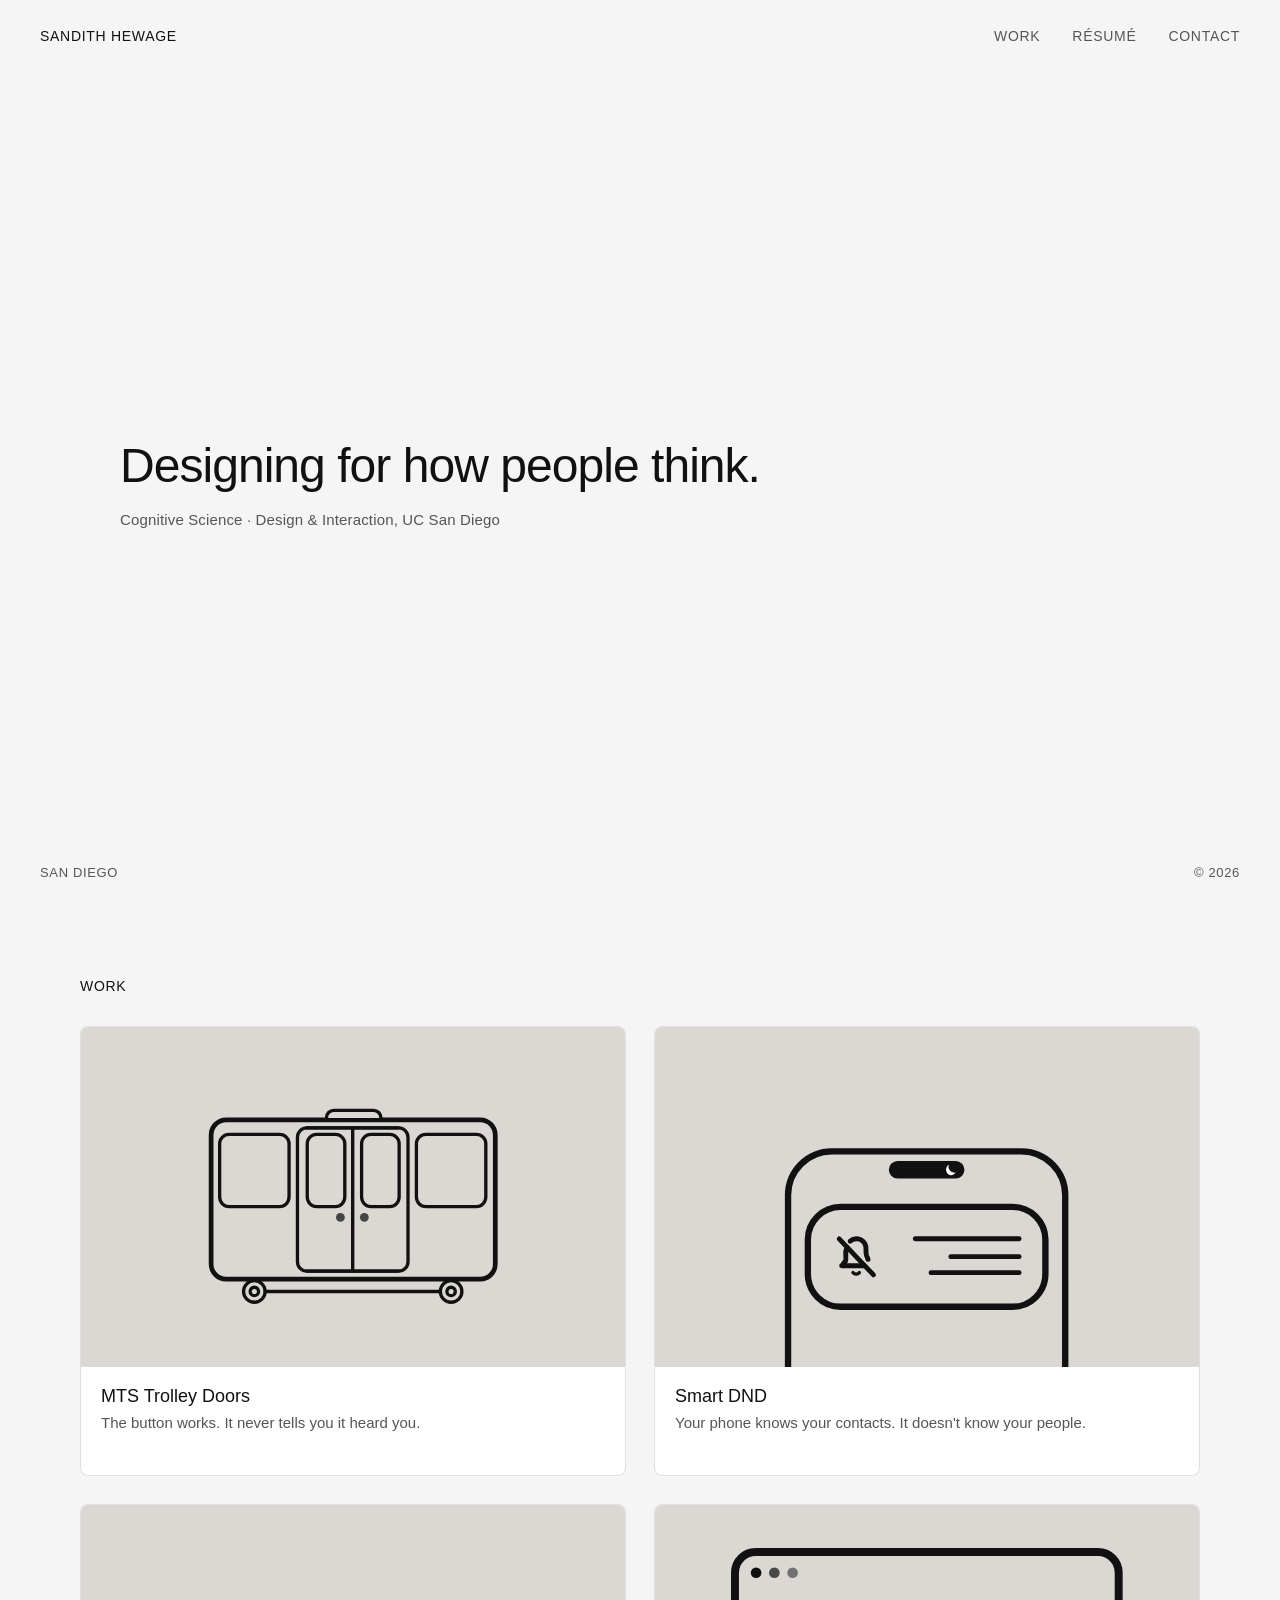
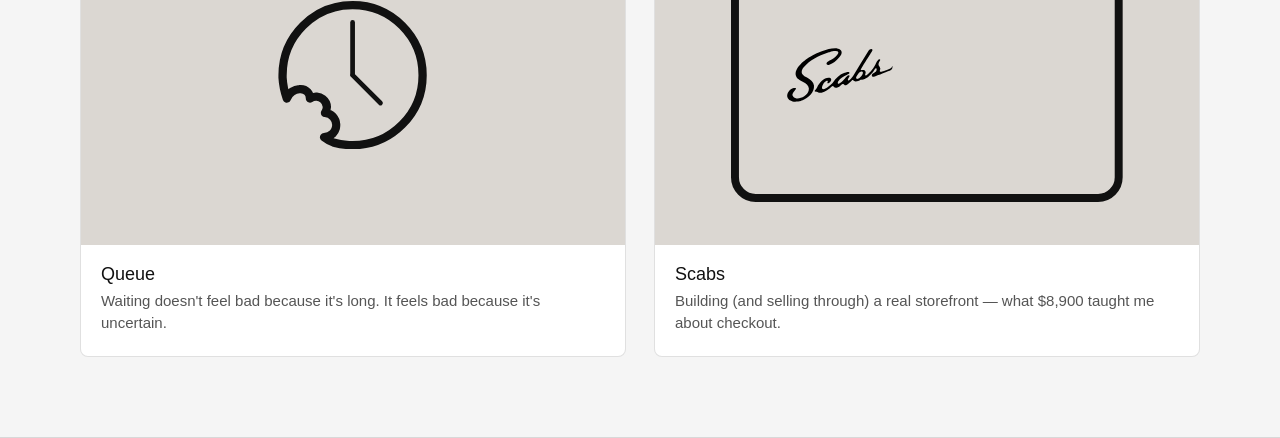
==== commit 40449aa2: "Update font stack and taglines - Font stack: Helvetica Neue → Segoe UI → Roboto → Arial - Remove unu" ====
--- a/index.html
+++ b/index.html
@@ -182,7 +182,7 @@
             </div>
             <div class="card-content">
               <p class="card-title">MTS Trolley Doors</p>
-              <p class="card-hook">Redesigning a door interface 30 riders read wrong.</p>
+              <p class="card-hook">The button works. It never tells you it heard you.</p>
             </div>
           </a>
 
@@ -229,7 +229,7 @@
             </div>
             <div class="card-content">
               <p class="card-title">Smart DND</p>
-              <p class="card-hook">Your phone lets you silence everyone or no one.</p>
+              <p class="card-hook">Your phone knows your contacts. It doesn't know your people.</p>
             </div>
           </a>
 
--- a/style.css
+++ b/style.css
@@ -6,18 +6,6 @@
   html { scroll-behavior: smooth; }
 }
 
-/* ==========================================================================
-   FONTS — place Inter-Variable.woff2 in fonts/ to activate the fallback.
-   Helvetica Neue renders natively on macOS without a font load.
-   ========================================================================== */
-
-@font-face {
-  font-family: "Inter";
-  src: url("fonts/Inter-Variable.woff2") format("woff2");
-  font-weight: 100 900;
-  font-style: normal;
-  font-display: swap;
-}
 
 /* ==========================================================================
    TOKENS
@@ -47,7 +35,7 @@
    ========================================================================== */
 
 body {
-  font-family: "Helvetica Neue", "Inter", system-ui, -apple-system, sans-serif;
+  font-family: "Helvetica Neue", "Segoe UI", "Roboto", "Arial", sans-serif;
   background: var(--paper);
   color: var(--onyx);
   -webkit-font-smoothing: antialiased;
